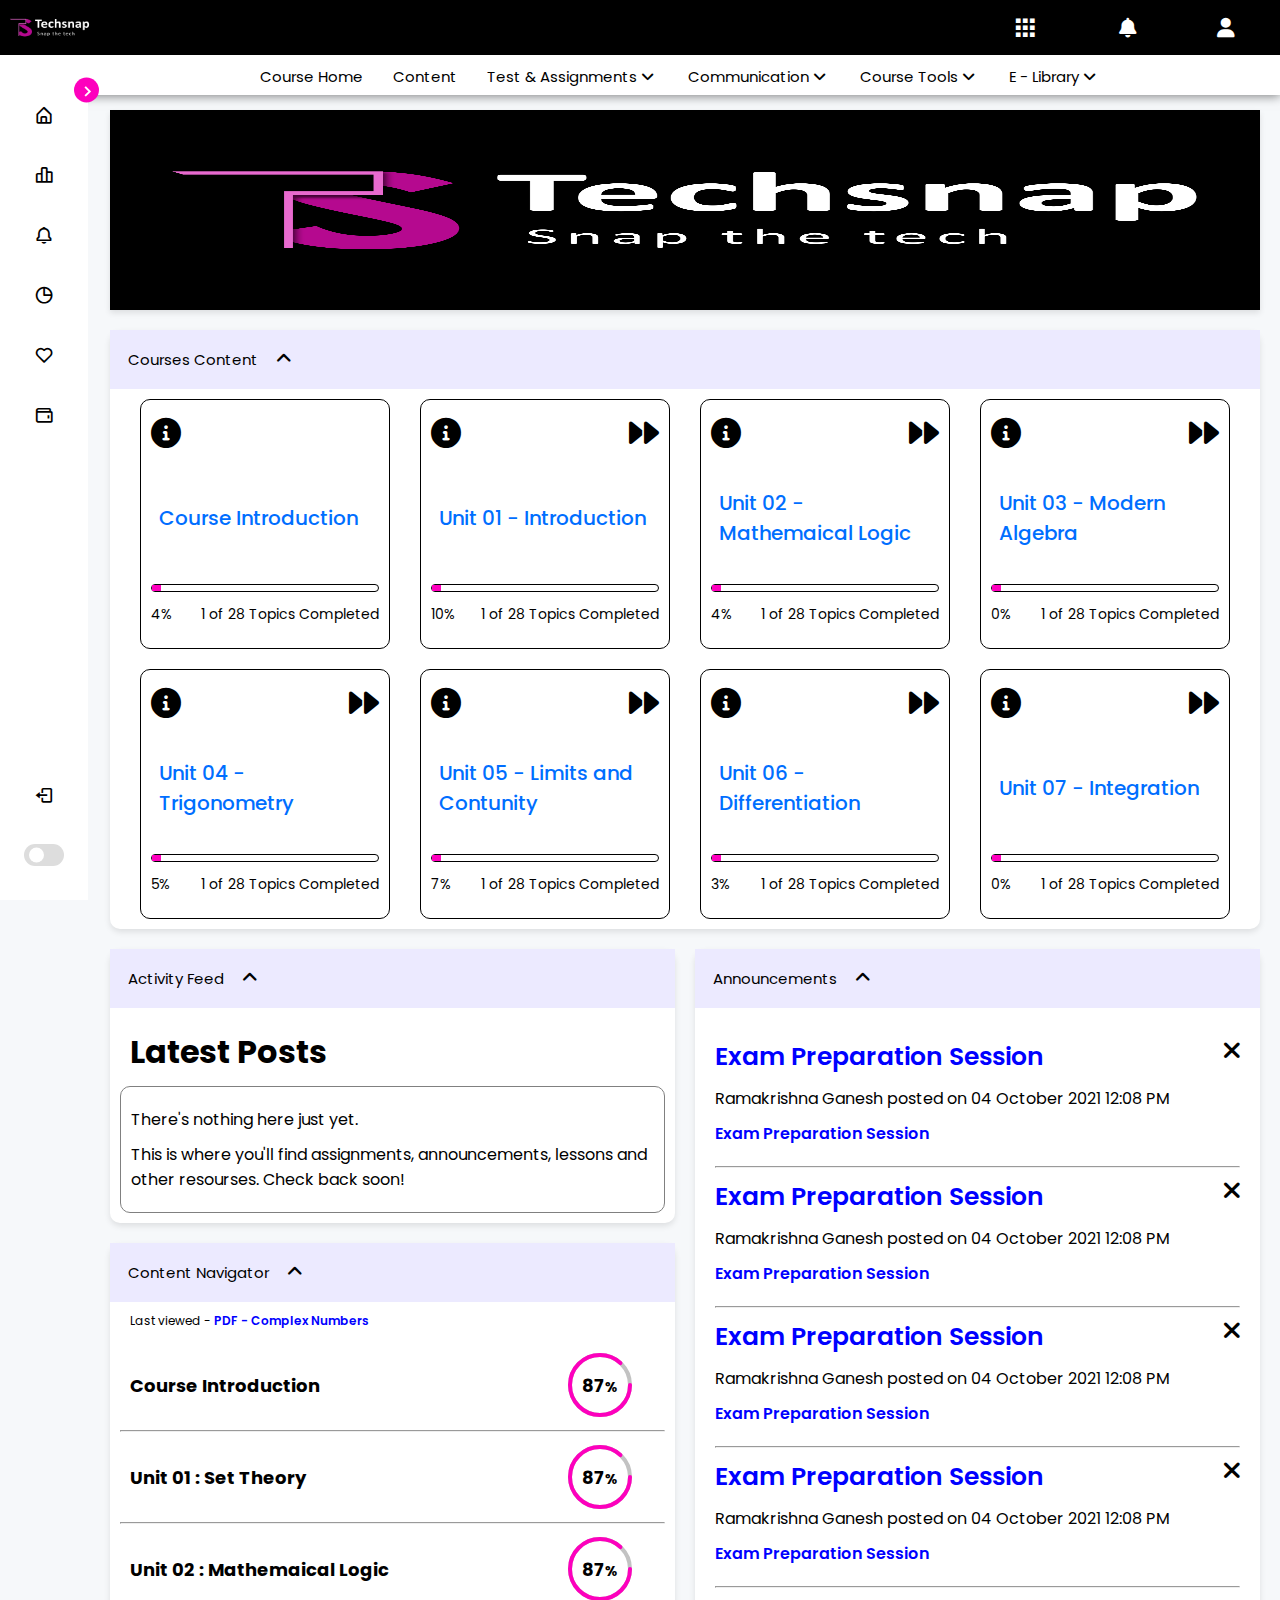
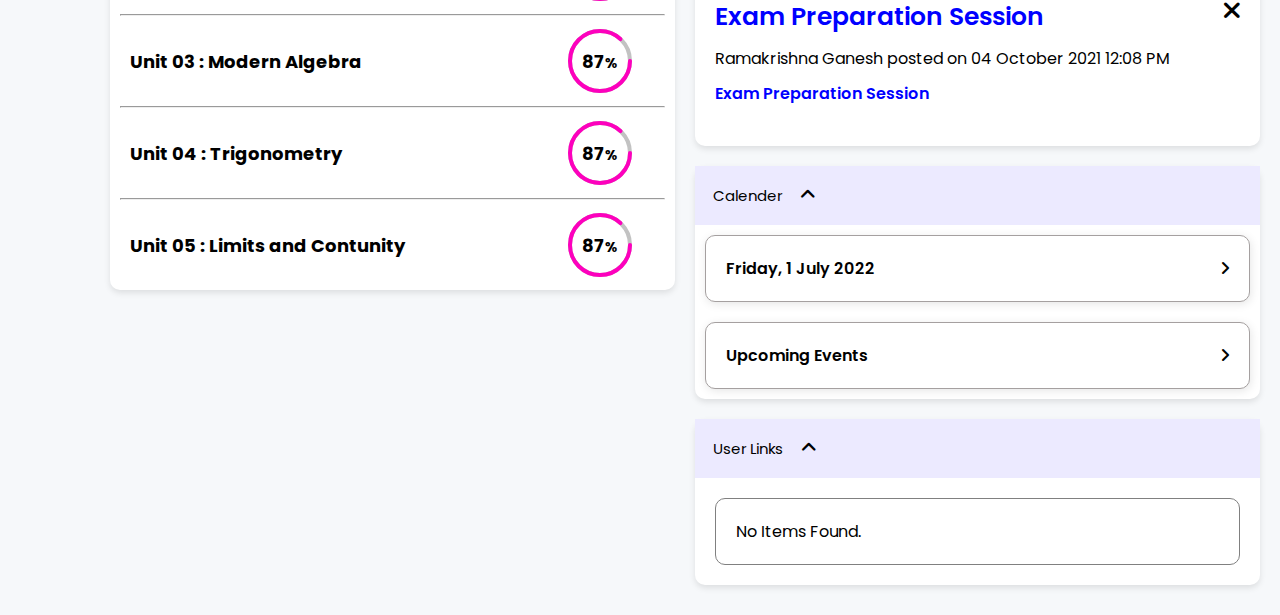
==== course_detail.html @ 2fda3a49 "added new files" ====
<!DOCTYPE html>
<html lang="en">
<head>
    <meta charset="UTF-8">
    <meta http-equiv="X-UA-Compatible" content="IE=edge">
    <meta name="viewport" content="width=device-width, initial-scale=1.0">
    <title>Course Detail Page</title>
    <link rel="stylesheet" href="css/course_detail.css">
    <link rel="stylesheet" href="css/course_detail_style.css">

    <!----===== Boxicons CSS ===== -->
    <link href='https://unpkg.com/boxicons@2.1.1/css/boxicons.min.css' rel='stylesheet'>
</head>
<body>
    <header class="header">
        <div class="first-header">
            <div class="left-header">
                <div class="menu-toggle" id="mobile-menu">
                    <span class="bar"></span>
                    <span class="bar"></span>
                    <span class="bar"></span>
                </div>

                <img id="logo" src="images/logo.png">
            </div>

            <div class="right-header">
                <div class="all-apps-container">
                    <i class='bx bxs-grid'></i>
                </div>

                <div class="notification-container">
                    <div class="notification_icon">
                        <i id="notify" class="fas fa-bell"></i>
                    </div>
                    <div class="dropdown">
                        <div class="notify_item">
                            <div class="notify_img">
                                <img src="images/User.png" alt="profile_pic" style="width: 50px">
                            </div>
                            <div class="notify_info">
                                <p>You have submitted your assignment submission for<span>Assignment-1 (21.06.2022)</span></p>
                                <span class="notify_time">10 minutes ago</span>
                            </div>
                        </div>
                        <div class="notify_item">
                            <div class="notify_img">
                                <img src="images/User.png" alt="profile_pic" style="width: 50px">
                            </div>
                            <div class="notify_info">
                                <p>You have submitted your assignment submission for<span>Assignment-1 (21.06.2022)</span></p>
                                <span class="notify_time">10 minutes ago</span>
                            </div>
                        </div>
                    </div>
                </div>

                <div class="profile-container">
                    <i id="profile" class="fa-solid fa-user"></i>
                    <div class="dropdown-content">
                        <a href="#"><span><i class="fa-solid fa-gauge"></i>Dashboard</span></a>
                        <a href="#"><span><i class="fa-solid fa-table"></i>Grades</span></a>
                        <a href="#"><span><i class="fa-solid fa-comment"></i>Messages</span></a>
                        <a href="#"><span><i class="fa-solid fa-wrench"></i>Preferences</span></a>
                        <a href="#"><span><i class="fa-solid fa-arrow-right-from-bracket"></i>Logout</span></a>
                      </div>
                </div>
            </div>
        </div>

        <div class="second-header">
            <nav class="nav-bar">
                <ul class="navigation">
                    <li><a href="#" class="first">Course Home</a></li>
                    <li><a href="https://vincenzo5k.github.io/TechSnap-Course-Learning-Page/" target="_blank">Content</a></li>
                    <li><a href="#">Test & Assignments<span><i class="fa-solid fa-angle-down"></i></span></a>

                    <!--  -->
                    <ul>
                        <li><a href="#">Link-1</a></li>
                        <li><a href="#">Link-2</a></li>
                        <li><a href="#">Sub-Drop Down <span><i class="fa-solid fa-angle-right"></i></span></a>
                            <ul>
                                <li><a href="#">Link-1</a></li>
                                <li><a href="#">Link-2</a></li>
                                <li><a href="#">Link-3</a></li>
                                <li><a href="#">Link-4</a></li>
                            </ul>
                        </li>
                    </ul>
                    <!--  -->

                    </li>
                    <li><a href="#">Communication<span><i class="fa-solid fa-angle-down"></i></span></a>

                    <!--  -->
                    <ul>
                        <li><a href="#">Link-1</a></li>
                        <li><a href="#">Link-2</a></li>
                        <li><a href="#">Sub-Drop Down <span><i class="fa-solid fa-angle-right"></i></span></a>
                            <ul>
                                <li><a href="#">Link-1</a></li>
                                <li><a href="#">Link-2</a></li>
                                <li><a href="#">Link-3</a></li>
                                <li><a href="#">Link-4</a></li>
                            </ul>
                        </li>
                    </ul>
                    <!--  -->

                    </li>
                    <li><a href="#">Course Tools<span><i class="fa-solid fa-angle-down"></i></span></a>

                    <!--  -->
                    <ul>
                        <li><a href="#">Link-1</a></li>
                        <li><a href="#">Link-2</a></li>
                        <li><a href="#">Sub-Drop Down <span><i class="fa-solid fa-angle-right"></i></span></a>
                            <ul>
                                <li><a href="#">Link-1</a></li>
                                <li><a href="#">Link-2</a></li>
                                <li><a href="#">Link-3</a></li>
                                <li><a href="#">Link-4</a></li>
                            </ul>
                        </li>
                    </ul>
                    <!--  -->

                    </li>
                    <li><a href="#">E - Library<span><i class="fa-solid fa-angle-down"></i></span></a>

                    <!--  -->
                    <ul>
                        <li><a href="#">Link-1</a></li>
                        <li><a href="#">Link-2</a></li>
                        <li><a href="#">Sub-Drop Down <span><i class="fa-solid fa-angle-right"></i></span></a>
                            <ul>
                                <li><a href="#">Link-1</a></li>
                                <li><a href="#">Link-2</a></li>
                                <li><a href="#">Link-3</a></li>
                                <li><a href="#">Link-4</a></li>
                            </ul>
                        </li>
                    </ul>
                    <!--  -->

                    </li>
                </ul>
            </nav>
        </div>
    </header>

    <div class="content-container">
        <nav class="sidebar close">
            <header>
                <i class='bx bx-chevron-right toggle'></i>
            </header>

            <div class="menu-bar">
                <div class="menu">



                    <ul class="menu-links">
                        <li class="nav-link">
                            <a href="#">
                                <i class='bx bx-home-alt icon' ></i>
                                <span class="text nav-text">Dashboard</span>
                            </a>
                        </li>

                        <li class="nav-link">
                            <a href="#">
                                <i class='bx bx-bar-chart-alt-2 icon' ></i>
                                <span class="text nav-text">All courses</span>
                            </a>


                        </li>

                        <li class="nav-link">
                            <a href="#">
                                <i class='bx bx-bell icon'></i>
                                <span class="text nav-text">Calender</span>
                            </a>
                        </li>

                        <li class="nav-link">
                            <a href="#">
                                <i class='bx bx-pie-chart-alt icon' ></i>
                                <span class="text nav-text">Notifications</span>
                            </a>
                        </li>

                        <li class="nav-link">
                            <a href="#">
                                <i class='bx bx-heart icon' ></i>
                                <span class="text nav-text">Your Files</span>
                            </a>
                        </li>

                        <li class="nav-link">
                            <a href="#">
                                <i class='bx bx-wallet icon' ></i>
                                <span class="text nav-text">Events</span>
                            </a>
                        </li>

                    </ul>
                </div>

                <div class="bottom-content">
                    <li class="">
                        <a href="#">
                            <i class='bx bx-log-out icon' ></i>
                            <span class="text nav-text">Logout</span>
                        </a>
                    </li>

                    <li class="mode">
                        <div class="sun-moon">
                            <i class='bx bx-moon icon moon'></i>
                            <i class='bx bx-sun icon sun'></i>
                        </div>
                        <span class="mode-text text">Dark mode</span>

                        <div class="toggle-switch">
                            <span class="switch"></span>
                        </div>
                    </li>

                </div>
            </div>
        </nav>

        <section class="home">
            <div class="img-banner">
                <img src="images/logo.png" alt="" srcset="">
            </div>

            <div class="main-content">
                <div class="top-content">
                    <div class="course-content-container part">
                        <button type="button" class="collapsible">Courses Content
                            <span><i class="fa-solid fa-angle-down"></i>
                                <i class="fa-solid fa-angle-up"></i></span>
                        </button>
                        <section class="content">
                            <div class="course-list">
                                <div class="course-card">
                                    <div class="row-1">
                                        <i class="fa-solid fa-circle-info"></i>
                                        <i class="fa-solid fa-forward"></i>
                                    </div>
                                    <div class="row-2">
                                        <h2><a href="https://" target="_blank" rel="noopener noreferrer">Course Introduction</a></h2>
                                    </div>
                                    <div class="row-3">
                                        <div class="pro-bar">
                                            <div class="completed"></div>
                                        </div>
                                        <div class="details">
                                            <p><span class="prog-count">4</span>%</p>
                                            <p>1 of 28 Topics Completed</p>
                                        </div>
                                    </div>
                                </div>

                                <div class="course-card">
                                    <div class="row-1">
                                        <i class="fa-solid fa-circle-info"></i>
                                        <i class="fa-solid fa-forward is-active"></i>
                                    </div>
                                    <div class="row-2">
                                        <h2><a href="https://" target="_blank" rel="noopener noreferrer">Unit 01 - Introduction</a></h2>
                                    </div>
                                    <div class="row-3">
                                        <div class="pro-bar">
                                            <div class="completed"></div>
                                        </div>
                                        <div class="details">
                                            <p><span class="prog-count">10</span>%</p>
                                            <p>1 of 28 Topics Completed</p>
                                        </div>
                                    </div>
                                </div>

                                <div class="course-card">
                                    <div class="row-1">
                                        <i class="fa-solid fa-circle-info"></i>
                                        <i class="fa-solid fa-forward is-active"></i>
                                    </div>
                                    <div class="row-2">
                                        <h2><a href="https://" target="_blank" rel="noopener noreferrer">Unit 02 - Mathemaical Logic</a></h2>
                                    </div>
                                    <div class="row-3">
                                        <div class="pro-bar">
                                            <div class="completed"></div>
                                        </div>
                                        <div class="details">
                                            <p><span class="prog-count">4</span>%</p>
                                            <p>1 of 28 Topics Completed</p>
                                        </div>
                                    </div>
                                </div>

                                <div class="course-card">
                                    <div class="row-1">
                                        <i class="fa-solid fa-circle-info"></i>
                                        <i class="fa-solid fa-forward is-active"></i>
                                    </div>
                                    <div class="row-2">
                                        <h2><a href="https://" target="_blank" rel="noopener noreferrer">Unit 03 - Modern Algebra</a></h2>
                                    </div>
                                    <div class="row-3">
                                        <div class="pro-bar">
                                            <div class="completed"></div>
                                        </div>
                                        <div class="details">
                                            <p><span class="prog-count">0</span>%</p>
                                            <p>1 of 28 Topics Completed</p>
                                        </div>
                                    </div>
                                </div>

                                <div class="course-card">
                                    <div class="row-1">
                                        <i class="fa-solid fa-circle-info"></i>
                                        <i class="fa-solid fa-forward is-active"></i>
                                    </div>
                                    <div class="row-2">
                                        <h2><a href="https://" target="_blank" rel="noopener noreferrer">Unit 04 - Trigonometry</a></h2>
                                    </div>
                                    <div class="row-3">
                                        <div class="pro-bar">
                                            <div class="completed"></div>
                                        </div>
                                        <div class="details">
                                            <p><span class="prog-count">5</span>%</p>
                                            <p>1 of 28 Topics Completed</p>
                                        </div>
                                    </div>
                                </div>

                                <div class="course-card">
                                    <div class="row-1">
                                        <i class="fa-solid fa-circle-info"></i>
                                        <i class="fa-solid fa-forward is-active"></i>
                                    </div>
                                    <div class="row-2">
                                        <h2><a href="https://" target="_blank" rel="noopener noreferrer">Unit 05 - Limits and Contunity</a></h2>
                                    </div>
                                    <div class="row-3">
                                        <div class="pro-bar">
                                            <div class="completed"></div>
                                        </div>
                                        <div class="details">
                                            <p><span class="prog-count">7</span>%</p>
                                            <p>1 of 28 Topics Completed</p>
                                        </div>
                                    </div>
                                </div>

                                <div class="course-card">
                                    <div class="row-1">
                                        <i class="fa-solid fa-circle-info"></i>
                                        <i class="fa-solid fa-forward is-active"></i>
                                    </div>
                                    <div class="row-2">
                                        <h2><a href="https://" target="_blank" rel="noopener noreferrer">Unit 06 - Differentiation</a></h2>
                                    </div>
                                    <div class="row-3">
                                        <div class="pro-bar">
                                            <div class="completed"></div>
                                        </div>
                                        <div class="details">
                                            <p><span class="prog-count">3</span>%</p>
                                            <p>1 of 28 Topics Completed</p>
                                        </div>
                                    </div>
                                </div>

                                <div class="course-card">
                                    <div class="row-1">
                                        <i class="fa-solid fa-circle-info"></i>
                                        <i class="fa-solid fa-forward is-active"></i>
                                    </div>
                                    <div class="row-2">
                                        <h2><a href="https://" target="_blank" rel="noopener noreferrer">Unit 07 - Integration</a></h2>
                                    </div>
                                    <div class="row-3">
                                        <div class="pro-bar">
                                            <div class="completed"></div>
                                        </div>
                                        <div class="details">
                                            <p><span class="prog-count">0</span>%</p>
                                            <p>1 of 28 Topics Completed</p>
                                        </div>
                                    </div>
                                </div>
                            </div>
                        </section>
                    </div>
                </div>

                <div class="bottom-content">
                    <div class="leftside-content">
                        <div class="Activity-Feed-container part">
                            <button type="button" class="collapsible">Activity Feed<span><i class="fa-solid fa-angle-down"></i>
                                <i class="fa-solid fa-angle-up"></i></span></button>
                            <div class="content">
                                <h1>Latest Posts</h1>
                                <div class="posts-list">
                                    <div class="post-card">
                                        <p>There's nothing here just yet.</p>
                                        <p>This is where you'll find assignments, announcements, lessons and other resourses. Check back soon!</p>
                                    </div>
                                </div>
                            </div>
                        </div>

                        <div class="Content-Navigator-container part">
                            <button type="button" class="collapsible">Content Navigator <span><i class="fa-solid fa-angle-down"></i>
                                <i class="fa-solid fa-angle-up"></i></span></button>
                            <div class="content">
                                <p>Last viewed - <a href="#">PDF - Complex Numbers</a></p>

                                <div class="topics-list">
                                    <div class="topic-card">
                                        <h1>Course Introduction</h1>

                                        <div class="percent">
                                            <svg>
                                              <circle cx="30" cy="30" r="30"></circle>
                                              <circle cx="30" cy="30" r="30"></circle>
                                            </svg>
                                            <div class="num">
                                              <h2>87<span>%</span></h2>
                                            </div>
                                          </div>
                                    </div>
                                    <hr>

                                    <div class="topic-card">
                                        <h1>Unit 01 : Set Theory</h1>

                                        <div class="percent">
                                            <svg>
                                              <circle cx="30" cy="30" r="30"></circle>
                                              <circle cx="30" cy="30" r="30"></circle>
                                            </svg>
                                            <div class="num">
                                              <h2>87<span>%</span></h2>
                                            </div>
                                          </div>
                                    </div>
                                    <hr>

                                    <div class="topic-card">
                                        <h1>Unit 02 : Mathemaical Logic</h1>

                                        <div class="percent">
                                            <svg>
                                              <circle cx="30" cy="30" r="30"></circle>
                                              <circle cx="30" cy="30" r="30"></circle>
                                            </svg>
                                            <div class="num">
                                              <h2>87<span>%</span></h2>
                                            </div>
                                          </div>
                                    </div>
                                    <hr>

                                    <div class="topic-card">
                                        <h1>Unit 03 : Modern Algebra</h1>

                                        <div class="percent">
                                            <svg>
                                              <circle cx="30" cy="30" r="30"></circle>
                                              <circle cx="30" cy="30" r="30"></circle>
                                            </svg>
                                            <div class="num">
                                              <h2>87<span>%</span></h2>
                                            </div>
                                          </div>
                                    </div>
                                    <hr>

                                    <div class="topic-card">
                                        <h1>Unit 04 : Trigonometry</h1>

                                        <div class="percent">
                                            <svg>
                                              <circle cx="30" cy="30" r="30"></circle>
                                              <circle cx="30" cy="30" r="30"></circle>
                                            </svg>
                                            <div class="num">
                                              <h2>87<span>%</span></h2>
                                            </div>
                                          </div>
                                    </div>
                                    <hr>

                                    <div class="topic-card">
                                        <h1>Unit 05 : Limits and Contunity</h1>

                                        <div class="percent">
                                            <svg>
                                              <circle cx="30" cy="30" r="30"></circle>
                                              <circle cx="30" cy="30" r="30"></circle>
                                            </svg>
                                            <div class="num">
                                              <h2>87<span>%</span></h2>
                                            </div>
                                          </div>
                                    </div>

                                </div>
                            </div>
                        </div>
                    </div>
                    <div class="rightside-content">
                        <div class="Announcements-container part">
                            <button type="button" class="collapsible">Announcements<span><i class="fa-solid fa-angle-down"></i>
                                <i class="fa-solid fa-angle-up"></i></span></button>
                            <div class="content">
                                <div class="link">
                                    <div class="row">
                                        <a href="#">Exam Preparation Session</a>
                                        <i class="fa-solid fa-xmark"></i>
                                    </div>
                                    <p>Ramakrishna Ganesh posted on 04 October 2021 12:08 PM</p>
                                    <a href="#">Exam Preparation Session</a>
                                </div>
                                <hr>

                                <div class="link">
                                    <div class="row">
                                        <a href="#">Exam Preparation Session</a>
                                        <i class="fa-solid fa-xmark"></i>
                                    </div>
                                    <p>Ramakrishna Ganesh posted on 04 October 2021 12:08 PM</p>
                                    <a href="#">Exam Preparation Session</a>
                                </div>
                                <hr>

                                <div class="link">
                                    <div class="row">
                                        <a href="#">Exam Preparation Session</a>
                                        <i class="fa-solid fa-xmark"></i>
                                    </div>
                                    <p>Ramakrishna Ganesh posted on 04 October 2021 12:08 PM</p>
                                    <a href="#">Exam Preparation Session</a>
                                </div>
                                <hr>

                                <div class="link">
                                    <div class="row">
                                        <a href="#">Exam Preparation Session</a>
                                        <i class="fa-solid fa-xmark"></i>
                                    </div>
                                    <p>Ramakrishna Ganesh posted on 04 October 2021 12:08 PM</p>
                                    <a href="#">Exam Preparation Session</a>
                                </div>
                                <hr>

                                <div class="link">
                                    <div class="row">
                                        <a href="#">Exam Preparation Session</a>
                                        <i class="fa-solid fa-xmark"></i>
                                    </div>
                                    <p>Ramakrishna Ganesh posted on 04 October 2021 12:08 PM</p>
                                    <a href="#">Exam Preparation Session</a>
                                </div>

                                </div>
                            </div>

                        <div class="calender-container part">
                            <button type="button" class="collapsible">Calender<span><i class="fa-solid fa-angle-down"></i>
                                <i class="fa-solid fa-angle-up"></i></span></button>
                            <div class="content">
                                <div class="btn-events">
                                    <button class="events">Friday, 1 July 2022 <span><i class="fa-solid fa-angle-right"></i></span></button>

                                    <button class="events">Upcoming Events <span><i class="fa-solid fa-angle-right"></i></span></button>
                                </div>
                            </div>
                        </div>

                        <div class="User-Links-container part">
                            <button type="button" class="collapsible">User Links <span><i class="fa-solid fa-angle-down"></i>
                                <i class="fa-solid fa-angle-up"></i></span></button>
                            <div class="content">
                                <div class="link">
                                    <p>No Items Found.</p>
                                </div>
                            </div>
                        </div>
                    </div>
                </div>
            </div>
        </section>
    </div>

    <script src="js/app.js"></script>
    <script src="js/course_detail.js"></script>
</body>
</html>
---- css/course_detail_style.css ----
/* Google Font Import - Poppins */
@import url('https://fonts.googleapis.com/css2?family=Poppins:wght@300;400;500;600;700&display=swap');

* {
    margin: 0;
    padding: 0;
    box-sizing: border-box;
    font-family: 'Poppins', sans-serif;
}

/* width */
::-webkit-scrollbar {
    width: 5px;
    height: 4px;
}

/* Track */
::-webkit-scrollbar-track {
    box-shadow: inset 0 0 5px grey;
    border-radius: 10px;
}

/* Handle */
::-webkit-scrollbar-thumb {
    background: var(--primary-color);
    border-radius: 10px;
}

:root {
    /* ===== Colors ===== */
    --body-color:rgb(246,248,250);
    --sidebar-color: #FFF;
    --primary-color: #fd00bd;
    --primary-color-light: white;
    --toggle-color: #DDD;
    --text-color: #000000;
    --banner-heading:#eceaff;

    /* ====== Transition ====== */
    --tran-02: all 0.2s ease;
    --tran-03: all 0.3s ease;
    --tran-04: all 0.3s ease;
    --tran-05: all 0.3s ease;
}

body {
    background-color: var(--body-color);
    transition: var(--tran-05);
}

a {
    text-decoration: none;
    color: inherit;
}

.first-header {
    display: block;
    position: fixed;
    background: black;
    height: 55px;
    width: 100%;
    padding: 5px;
    /* box-shadow: 0px 1px 10px 0px rgba(0, 0, 0, 0.5); */
    display: flex;
    justify-content: space-between;
    z-index: 10;
}


.left-header {
    display: flex;
    flex-basis: 20%;
}

.menu-toggle .bar {
    width: 25px;
    height: 3px;
    margin: 5px auto;
    transition: all 0.3s ease-in-out;
    background: gray;
}

#logo {
    width: 35%;
}

.right-header {
    flex-basis: 10%;

    color: white;
    display: flex;
    justify-content: center;
    align-items: center;
}

.right-header i {
    cursor: pointer;
    padding: 5px 10px;
    font-size: 20px;
    margin: 0 30px;
}

.right-header i:hover {
    color: var(--primary-color);
}

.right-header .bx {
    font-size: 28px;
}

.leftside-bar {
    align-self: flex-start;
    border-radius: 10px;
    width: 10%;
    min-height: 100vh;
}

/* Second header */
.second-header {
    display: block;
    position: fixed;
    background: var(--sidebar-color);
    height: 40px;
    width: 100%;
    padding: 5px 20px 0px 100px;
    box-shadow: 0px 1px 10px 0px rgba(0, 0, 0, 0.5);
    z-index: 4;
    margin-top: 55px;
}

.second-header .nav-bar {
    display: block;
    height: 100%;
    width: 100%;
}

.second-header .nav-bar .navigation {
    width: 100%;
    margin: auto;
    position: relative;
    display: flex;
    justify-content: center;
    overflow: hidden;
}

.second-header .nav-bar .navigation li {
    display:inline;
    font-size: 15px;
    margin:0;
    padding:0;
    float:left;
    position: relative;
}

.second-header .nav-bar .navigation li a {
    padding: 5px 15px;
    color: var(--text-color);
    text-decoration:none;
    display:inline-block;
    white-space: nowrap;
    background: var(--sidebar-color);

    -webkit-transition:color 0.2s linear, background 0.2s linear;
    -moz-transition:color 0.2s linear, background 0.2s linear;
    -o-transition:color 0.2s linear, background 0.2s linear;
    transition:color 0.2s linear, background 0.2s linear;
}

.second-header .nav-bar .navigation li a span {
    margin: 0 5px;
}

.second-header .nav-bar .navigation li a:hover {
    color:var(--primary-color);
}

.second-header .nav-bar .navigation li:hover > ul {
    visibility:visible;
    opacity:1;
}

.second-header .nav-bar .navigation li:hover > a span i {
    transform: rotate(180deg);
    transition: var(--tran-05);
}

.second-header .nav-bar .navigation ul,
.second-header .nav-bar .navigation ul li ul {
    list-style: none;
    margin: 0;
    padding: 0;
/*the next 2 styles are very important,
being the ones which make the drop-down to stay hidden */
    visibility:hidden;
    opacity:0;
    position: absolute;
    z-index: 20;
    width: 170px;
    border-radius: 5px;
    background: var(--sidebar-color);
    box-shadow: 0px 1px 5px 0px var(--primary-color);
/* css3 transitions for smooth hover effect */
    -webkit-transition:opacity 0.2s linear, visibility 0.2s linear;
    -moz-transition:opacity 0.2s linear, visibility 0.2s linear;
    -o-transition:opacity 0.2s linear, visibility 0.2s linear;
    transition:opacity 0.2s linear, visibility 0.2s linear;
}

.second-header .nav-bar .navigation ul {
    position: fixed;
}


.second-header .nav-bar .navigation ul li ul {
    top: 0;
    left: 171px; /* strong related to width:180px; from above */
}

.second-header .nav-bar .navigation ul li {
    clear:both;
    width:100%;
}

.second-header .nav-bar .navigation ul li a {
    background:none;
    padding: 5px 15px;
    color: var(--text-color);
    text-decoration:none;
    display: inline-block;
    border: 0 none;
    clear:both;
    width: 150px;
}

/* Profile Drop-down */

.right-header .profile-container {
    position: relative;
    display: inline-block;
}

.right-header .profile-container .dropdown-content {
    display: none;
    position: absolute;
    width: max-content;
    margin-top: 20px;
    left: -65px;
    transition: var(--tran-05);
    background-color: var(--sidebar-color);
    border-radius: 10px;
    box-shadow: 0px 1px 5px 0px var(--primary-color);
}

.right-header .profile-container .dropdown-content a {
    color: var(--text-color);
    padding: 10px;
    text-decoration: none;
    border-radius: 10px;
    display: block;
}

.right-header .profile-container .dropdown-content a span i {
    padding: 0;
    margin: 0 15px 0 10px;
}

.right-header .profile-container .dropdown-content a:hover {
    background-color: var(--primary-color);
    color: white;
}

.right-header .profile-container .dropdown-content.active {
    display: block;
}

/* Notifications */

.right-header .notification-container .dropdown {
    width: 250px;
    height: auto;
    background: var(--sidebar-color);
    border-radius: 5px;
    box-shadow: 0px 1px 5px 0px var(--primary-color);
    padding: 10px;
    color: var(--text-color);
    right: 26px;
    transition: var(--tran-05);
    margin-top: 20px;
    position: absolute;
    display: none;
}

.right-header .notification-container .dropdown .notify_item {
    display: flex;
    align-items: center;
    padding: 10px 0;
    border-bottom: 1px solid #dbdaff;
}

.right-header .notification-container .dropdown .notify_item:last-child {
    border-bottom: 0px;
}

.right-header .notification-container .dropdown .notify_item .notify_img img {
    background-color: #18191a;
    border-radius: 50%;
    margin-right: 15px;
}

.right-header .notification-container .dropdown .notify_item .notify_info p span {
    color: blue;
    margin-left: 5px;
}

.right-header .notification-container .dropdown .notify_item .notify_info {
    font-size: 13px;
}

.right-header .notification-container .dropdown .notify_item .notify_info .notify_time {
    color: var(--primary-color);
    font-size: 12px;
}

.right-header .notification-container .dropdown:before {
    content: "";
    position: absolute;
    top: -30px;
    left: 50%;
    transform: translateX(-50%);
    border: 15px solid;
    border-color: transparent transparent var(--primary-color) transparent;
}

.right-header .notification-container .dropdown.active {
    display: block;
}

/* leftside bar */
.content-container {
    display: flex;
    max-width: 1350px;
    margin: auto;
    min-height: 100vh;
    background-color: var(--body-color);
    transition: var(--tran-05);
}

::selection {
    background-color: var(--primary-color);
    color: #fff;
}

.content-container.dark {
    --body-color: #18191a;
    --sidebar-color: #242526;
    /* --primary-color: #3a3b3c; */
    --primary-color-light: #3a3b3c;
    --toggle-color: #fff;
    --text-color: #ccc;
}

body.dark {
    --body-color: #18191a;
    --sidebar-color: #242526;
    --text-color: #ccc;
}

/* ===== Sidebar ===== */
.sidebar {
    position: fixed;
    top: 0;
    left: 0;
    height: 100%;
    width: 250px;
    padding: 70px 14px 10px 14px;
    background: var(--sidebar-color);
    transition: var(--tran-05);
    z-index: 5;
}

.sidebar.close {
    width: 88px;
}

/* ===== Reusable code - Here ===== */
.sidebar li {
    height: 50px;
    list-style: none;
    display: flex;
    align-items: center;
    margin-top: 10px;
}

.sidebar header .image,
.sidebar .icon {
    min-width: 60px;
    border-radius: 6px;
}

.sidebar .icon {
    min-width: 60px;
    border-radius: 6px;
    height: 100%;
    display: flex;
    align-items: center;
    justify-content: center;
    font-size: 20px;
}

.sidebar .text,
.sidebar .icon {
    color: var(--text-color);
    transition: var(--tran-03);
}

.sidebar .text {
    font-size: 17px;
    font-weight: 500;
    white-space: nowrap;
    opacity: 1;
}

.sidebar.close .text {
    opacity: 0;
}

/* =========================== */

.sidebar header {
    position: relative;
}

.sidebar header .image-text {
    display: flex;
    align-items: center;
}

.sidebar header .logo-text {
    display: flex;
    flex-direction: column;
}

header .image-text .name {
    margin-top: 2px;
    font-size: 18px;
    font-weight: 600;
}

header .image-text .profession {
    font-size: 16px;
    margin-top: -2px;
    display: block;
}

.sidebar header .image {
    display: flex;
    align-items: center;
    justify-content: center;
}

.sidebar header .image img {
    width: 40px;
    border-radius: 6px;
}

.sidebar.clicked header .toggle {
    position: absolute;
    top: 50%;
    right: -25px;
    transform: translateY(30%) rotate(180deg);
    height: 25px;
    width: 25px;
    background-color: var(--primary-color);
    color: var(--sidebar-color);
    border-radius: 50%;
    display: flex;
    align-items: center;
    justify-content: center;
    font-size: 22px;
    cursor: pointer;
    transition: var(--tran-05);
}

.sidebar header .toggle {
    position: absolute;
    top: 50%;
    right: -25px;
    height: 25px;
    width: 25px;
    background-color: var(--primary-color);
    color: var(--sidebar-color);
    border-radius: 50%;
    display: flex;
    align-items: center;
    justify-content: center;
    font-size: 22px;
    cursor: pointer;
    transition: var(--tran-05);
}

.content-container.dark .sidebar header .toggle {
    color: var(--text-color);
}

.sidebar.close .toggle {
    transform: translateY(30%) rotate(0deg);
}

.sidebar .menu {
    margin-top: 10px;
}

.sidebar li.search-box {
    border-radius: 6px;
    background-color: var(--primary-color-light);
    cursor: pointer;
    transition: var(--tran-05);
}

.sidebar li.search-box input {
    height: 100%;
    width: 100%;
    outline: none;
    border: none;
    background-color: var(--primary-color-light);
    color: var(--text-color);
    border-radius: 6px;
    font-size: 17px;
    font-weight: 500;
    transition: var(--tran-05);
}

.sidebar li a {
    list-style: none;
    height: 100%;
    background-color: transparent;
    display: flex;
    align-items: center;
    height: 100%;
    width: 100%;
    border-radius: 6px;
    text-decoration: none;
    transition: var(--tran-03);
}

.sidebar li a:hover {
    background-color: var(--primary-color);
}

.sidebar li a:hover .icon,
.sidebar li a:hover .text {
    color: var(--sidebar-color);
}

.content-container.dark .sidebar li a:hover .icon,
.content-container.dark .sidebar li a:hover .text {
    color: var(--text-color);
}

.sidebar .menu-bar {
    height: calc(100% - 10px);
    display: flex;
    flex-direction: column;
    justify-content: space-between;
    overflow-y: scroll;
}

.menu-bar::-webkit-scrollbar {
    display: none;
}

.sidebar .menu-bar .mode {
    border-radius: 6px;
    background-color: var(--primary-color-light);
    position: relative;
    transition: var(--tran-05);
}

.menu-bar .mode .sun-moon {
    height: 50px;
    width: 60px;
}

.mode .sun-moon i {
    position: absolute;
}

.mode .sun-moon i.sun {
    opacity: 0;
}

.content-container.dark .mode .sun-moon i.sun {
    opacity: 1;
}

.content-container.dark .mode .sun-moon i.moon {
    opacity: 0;
}

.menu-bar .bottom-content .toggle-switch {
    position: absolute;
    right: 0;
    height: 100%;
    min-width: 60px;
    display: flex;
    align-items: center;
    justify-content: center;
    border-radius: 6px;
    cursor: pointer;
}

.toggle-switch .switch {
    position: relative;
    height: 22px;
    width: 40px;
    border-radius: 25px;
    background-color: var(--toggle-color);
    transition: var(--tran-05);
}

.switch::before {
    content: '';
    position: absolute;
    height: 15px;
    width: 15px;
    border-radius: 50%;
    top: 50%;
    left: 5px;
    transform: translateY(-50%);
    background-color: var(--sidebar-color);
    transition: var(--tran-04);
}

.content-container.dark .switch::before {
    left: 20px;
}

.home {
    position: relative;
    top: 0;
    padding: 110px 20px 30px;
    left: 250px;
    width: calc(100% - 250px);
    background-color: var(--body-color);
    transition: var(--tran-05);
}

.sidebar.close~.home {
    left: 90px;
    width: calc(100% - 90px);
}

.content-container.dark .home .text {
    color: var(--text-color);
}


/* Home section */

.home {
    display: flex;
    flex-direction: column;
}

/* Main-content */
.main-content {
    width: 100%;
    display: flex;
    flex-direction: column;
    margin-top: 20px;
}

/* .main-content -> top-content  */

.main-content .top-content {
    display: flex;
    flex-direction: column;
    margin-bottom: 10px;
}

/* .main-content -> bottom-content  */

.main-content .bottom-content {
    display: grid;
    margin-top: 10px;
    grid-template-columns: 50% 50%;
}

.main-content .bottom-content .leftside-content {
    margin-right: 10px;
    display: flex;
    flex-direction: column;
    gap: 20px;
}

.main-content .bottom-content .rightside-content {
    margin-left: 10px;
    display: flex;
    flex-direction: column;
    gap: 20px;
}

/*  */
.img-banner {
    background-color: black;
    width: 100%;
    height: 200px;
    box-shadow: 0px 3px 6px 0px rgb(0 0 0 / 10%);
}

.img-banner img {
    display: block;
    width: 100%;
    height: 100%;
}

.main-content .part {
    background-color: var(--primary-color-light);
    border-radius: 10px;
    box-shadow: 0px 3px 6px 0px rgb(0 0 0 / 10%);
}

/* collapsable cards */
.main-content .collapsible {
    background: var(--banner-heading);
    color: var(--text-color);
    cursor: pointer;
    padding: 18px;
    width: 100%;
    border: none;
    text-align: left;
    outline: none;
    font-size: 15px;
}



.main-content .content {
    width: 100%;
    display: block;
    padding: 0px 10px;
    color: var(--text-color);
    overflow: hidden;
    transition: max-height 0.2s ease-out;
}

.main-content .collapsible span i {
    font-size: 18px;
    color: black;
    margin-left: 15px;
}

.main-content .collapsible span .fa-angle-down {
    display: none;
}

.main-content .collapsible span .fa-angle-up {
    display: inline;
}

.main-content .content .course-list {
    display: flex;
    flex-direction: row;
    flex-wrap: wrap;
    align-items: center;
    justify-content: space-evenly;
}

.main-content .content .course-list .course-card {
    width: 250px;
    height: 250px;
    margin: 10px;
    padding: 10px;
    background-color: var(--sidebar-color);
    border-radius: 10px;
    /* box-shadow: 0px 2px 10px 0px rgb(0 0 0 / 30%); */
    border: 1px solid var(--text-color);
    display: flex;
    flex-direction: column;
}

.main-content .content .course-list .course-card .row-1 {
    display: flex;
    height: 20%;
    align-items: flex-start;
    align-items: center;
    justify-content: space-between;
    font-size: 30px;
}

.main-content .content .course-list .course-card .row-1 i.fa-forward {
    display: none;
}

.main-content .content .course-list .course-card .row-1 i.fa-forward.is-active {
    display: block;
}

.main-content .content .course-list .course-card .row-2 {
    display: block;
    margin: auto 0;
    text-align: left;
}

.main-content .content .course-list .course-card .row-2 h2 {
    margin: auto 8px;
    font-size: 20px;
    color: rgb(0, 110, 255);
    font-weight: 500;
}

.main-content .content .course-list .course-card .row-3 {
    display: flex;
    flex-direction: column;
    height: 25%;
    justify-content: space-evenly;
}

.main-content .content .course-list .course-card .row-3 .pro-bar {
    width: 100%;
    height: 8px;
    border-radius: 10px;
    border: 1px solid var(--text-color);
}

.main-content .content .course-list .course-card .row-3 .pro-bar .completed {
    height: 100%;
    width: 4%;
    background-color: var(--primary-color);
}

.main-content .content .course-list .course-card .row-3 .details {
    display: flex;
    justify-content: space-between;
}

.main-content .content .course-list .course-card .row-3 .details p {
    margin: 10px 0;
    font-size: 14px;
}

.bottom-content a {
    color: blue;
    font-weight: 600;
}

.bottom-content a:hover {
    color: var(--primary-color);
}

.bottom-content .Activity-Feed-container .content {
    display: block;
    padding: 10px;
}

.bottom-content .Activity-Feed-container .content h1 {
    margin: 10px;
    color: var(--text-color);
}

.bottom-content .Activity-Feed-container .content .posts-list {
    display: flex;
    flex-direction: column;
}

.bottom-content .Activity-Feed-container .content .posts-list .post-card {
    border-radius: 10px;
    padding: 10px;
    background-color: var(--sidebar-color);
    border: 1px solid gray;
}

.bottom-content .Activity-Feed-container .content .posts-list .post-card p {
    margin: 10px 0;
}

.bottom-content .calender-container .content .btn-events {
    display: flex;
    flex-direction: column;
}

.bottom-content .calender-container .content .btn-events button {
    padding: 20px;
    margin: 10px 0;
    cursor: pointer;
    font-size: medium;
    color: var(--text-color);
    background-color: var(--primary-color-light);
    font-weight: 600;
    box-shadow: 1px 2px 10px 0px rgb(0 0 0 / 10%);
    border: 1px solid rgb(165, 160, 160);
    border-radius: 10px;
    display: flex;
    align-items: center;
    justify-content: space-between;
}

.bottom-content .calender-container .content .btn-events button:hover {
    background-color: var(--primary-color);
    color: white;
}

.bottom-content .rightside-content .Announcements-container .content {
    display: flex;
    flex-direction: column;
    padding: 20px;
}

.bottom-content .rightside-content .Announcements-container .content .link {
    display: flex;
    flex-direction: column;

}

.bottom-content .rightside-content .Announcements-container .content .link .row {
    display: flex;
    justify-content: space-between;
    font-size: 25px;
    margin-top: 10px;
}

.bottom-content .rightside-content .Announcements-container .content .link .row a {
    margin: 0;
}

.bottom-content .rightside-content .Announcements-container .content .link p {
    margin: 10px 0;
}

.bottom-content .rightside-content .Announcements-container .content .link a {
    margin-bottom: 20px;
}

.bottom-content .rightside-content .User-Links-container .content {
    display: flex;
    flex-direction: column;
    padding: 20px;
}

.bottom-content .rightside-content .User-Links-container .content .link {
    border: 1px solid gray;
    border-radius: 10px;
    padding: 20px;
    background-color: var(--sidebar-color);
}

.bottom-content .leftside-content .Content-Navigator-container .content {
    display: flex;
    flex-direction: column;
}

.bottom-content .leftside-content .Content-Navigator-container .content .topics-list {
    display: flex;
    flex-direction: column;
}

.bottom-content .leftside-content .Content-Navigator-container .content .topics-list .topic-card {
    display: flex;
    justify-content: space-between;
    padding: 10px;
    align-items: center;
}

.bottom-content .leftside-content .Content-Navigator-container .content p {
    font-size: 12px;
    margin: 10px;
}

.bottom-content .leftside-content .Content-Navigator-container .content .topics-list .topic-card h1 {
    font-size: 18px;
}


/* Circular Progress Bar */

.bottom-content .leftside-content .Content-Navigator-container .content .topics-list .topic-card .percent {
    position: relative;
    width: 70px;
    height: 70px;
    margin: 0 20px;
}

.bottom-content .leftside-content .Content-Navigator-container .content .topics-list .topic-card .percent svg {
    width: 70px;
    height: 70px;
    position: relative;
}

.bottom-content .leftside-content .Content-Navigator-container .content .topics-list .topic-card .percent svg circle {
    width: 70px;
    height: 70px;
    fill: none;
    stroke-width: 4;
    transform: translate(5px, 5px);
    stroke-dasharray: 188;
    stroke-dashoffset: 188;
    stroke-linecap: round;
}

.bottom-content .leftside-content .Content-Navigator-container .content .topics-list .topic-card .percent svg circle:nth-child(1) {
    stroke-dashoffset: 0;
    stroke: rgb(194, 194, 194);
}

.bottom-content .leftside-content .Content-Navigator-container .content .topics-list .topic-card .percent svg circle:nth-child(2) {
    stroke-dashoffset: calc(188 - (188 * 87) / 100);
    stroke: var(--primary-color);
}

.bottom-content .leftside-content .Content-Navigator-container .content .topics-list .topic-card .percent .num {
    top: 0;
    left: 0;
    width: 100%;
    height: 100%;
    display: flex;
    justify-content: center;
    align-items: center;
    position: absolute;
    color: var(--text-color);
}

.bottom-content .leftside-content .Content-Navigator-container .content .topics-list .topic-card .percent .num h2 {
    font-size: 18px;
}

.bottom-content .leftside-content .Content-Navigator-container .content .topics-list .topic-card .percent .num h2 span {
    font-size: 14px;
}

/* Mobile Responsive */

@media screen and (max-width: 1000px) {
    .second-header .nav-bar .navigation {
        overflow-x: scroll;
        justify-content: flex-start;
    }
}

@media screen and (max-width: 800px) {

    /* width */
    ::-webkit-scrollbar {
        width: 5px;
        height: 3px;
    }

    #mobile-menu {
        margin: auto 20px;
    }

    .menu-toggle .bar {
        display: block;
        cursor: pointer;
    }

    .menu-toggle:hover {
        cursor: pointer;
    }

    #mobile-menu.is-active .bar:nth-child(2) {
        opacity: 0;
    }

    #mobile-menu.is-active .bar:nth-child(1) {
        transform: translateY(8px) rotate(45deg);
    }

    #mobile-menu.is-active .bar:nth-child(3) {
        transform: translateY(-8px) rotate(-45deg);
    }

    #logo {
        width: 80%;
    }

    .main-content .collapsible {
        font-size: 12px;
    }

    .main-content .content li a {
        font-size: 14px;
    }

    .main-content .content .tab-content .course-card {
        width: 45%;
    }

    .main-content .content .tab-content .course-card .details {
        padding: 10px;
    }

    .main-content .content .tab-content .course-card .details a {
        font-size: 12px;
    }

    .main-content .content .tab-content .course-card .details p {
        font-size: 12px;
        margin: 5px 0 5px 0;
    }

    .bottom-content .guest-lecture-link-container .content p {
        font-size: 12px;
    }

    .bottom-content .calender-container .content .btn-events button {
        font-size: 14px;
        padding: 10px;
        margin: 5px 0;
    }

    .bottom-content .expert-speak-recording-container .content p {
        font-size: 12px;
        padding: 5px;
    }

    .announcment-container .content .banner h1 {
        font-size: 18px;
    }

    .announcment-container .content .banner p {
        font-size: small;
    }

    .announcment-container .content .banner hr {
        margin: 10px;
    }

    /* Home section disabling */
    .home.disable {
        filter: blur(5px);
        -webkit-filter: blur(5px);
        position: fixed;
    }

    /* sidebar */
    .sidebar header {
        display: none;
    }

    .sidebar {
        padding: 40px 14px 10px 10px;
    }

    .sidebar.close {
        width: 0;
        padding: 40px 0 10px 0;
    }

    .sidebar.close~.home {
        left: 0;
        width: 100%;
    }

    .sidebar {
        width: 200px;
    }

    .home {
        left: 0;
        width: 100%;
    }

    .sidebar li {
        height: 45px;
        font-size: 10px;
    }

    .sidebar li.search-box input {
        font-size: 16px;
    }

    .sidebar .icon {
        min-width: 50px;
    }

    .sidebar .text {
        font-size: 15px;
    }

    .menu-bar .mode .sun-moon {
        width: 45px;
    }

    .menu-bar .mode .mode-text {
        font-size: 10px;
    }

    .menu-bar .bottom-content .toggle-switch {
        min-width: 50px;
    }

    .toggle-switch .switch {
        height: 17px;
        width: 35px;
    }

    .header {
        height: 50px;
    }

    .home {
        padding: 65px 20px 30px;
    }

    .img-banner {
        height: 150px;
    }

    .right-header i {
        padding: 5px 20px;
    }

    .right-header .profile-container .dropdown-content {
        left: -45px;
    }

    .right-header .notification-container .dropdown {
        right: 56px;
    }

    .bottom-content .rightside-content .Announcements-container .content .link .row {
        font-size: 20px;
    }
    .bottom-content .rightside-content .Announcements-container .content .link p {
        font-size: 10px;
    }

    .bottom-content .Activity-Feed-container .content h1 {
        font-size: 20px;
    }

    .bottom-content .Activity-Feed-container .content .posts-list .post-card p {
        font-size: 15px;
        margin: 8px 0;
    }

    .bottom-content .leftside-content .Content-Navigator-container .content .topics-list .topic-card h1 {
        font-size: 15px;
    }

    .second-header {
        padding: 5px 10px;
    }
}

@media screen and (max-width: 710px) {

    #logo {
        width: 100%;
    }

    .main-content {
        display: flex;
        flex-direction: column;
    }

    .main-content .top-content {
        margin: 0 0 10px 0;
    }

    .main-content .bottom-content {
        margin: 10px 0 0 0;
    }

    .main-content .content .tab-content .course-card {
        width: 45%;
    }

    .main-content .bottom-content {
        display: flex;
        flex-direction: column;
        gap: 20px;
    }

    .main-content .bottom-content .leftside-content,
    .main-content .bottom-content .rightside-content {
        margin: 0;
    }
}

@media screen and (max-width: 545px) {

    /* width */
    ::-webkit-scrollbar {
        width: 5px;
        height: 2px;
    }

    #logo {
        width: 100%;
    }

    .main-content {
        grid-template-columns: auto;
    }

    .main-content .top-content {
        margin: 0 0 10px 0;
    }

    .main-content .bottom-content {
        margin: 10px 0 0 0;
    }

    .main-content .content .tab-content .course-card {
        width: 90%;
    }

    .main-content .collapsible {
        display: flex;
        justify-content: space-between;
    }

    .right-header i {
        margin: 0;
    }

    .right-header .notification-container .dropdown:before {
        left: 77%;
    }

    .right-header .notification-container .dropdown.active {
        width: 95%;
        position: absolute;
        left: 14px;
    }

    .right-header .profile-container .dropdown-content {
        left: -105px;
    }

    .right-header .notification-container .dropdown:before {
        left: 84.4%;
    }
}

@media screen and (max-width: 450px) {
    .right-header .notification-container .dropdown:before {
        left: 79.4%;
    }
}
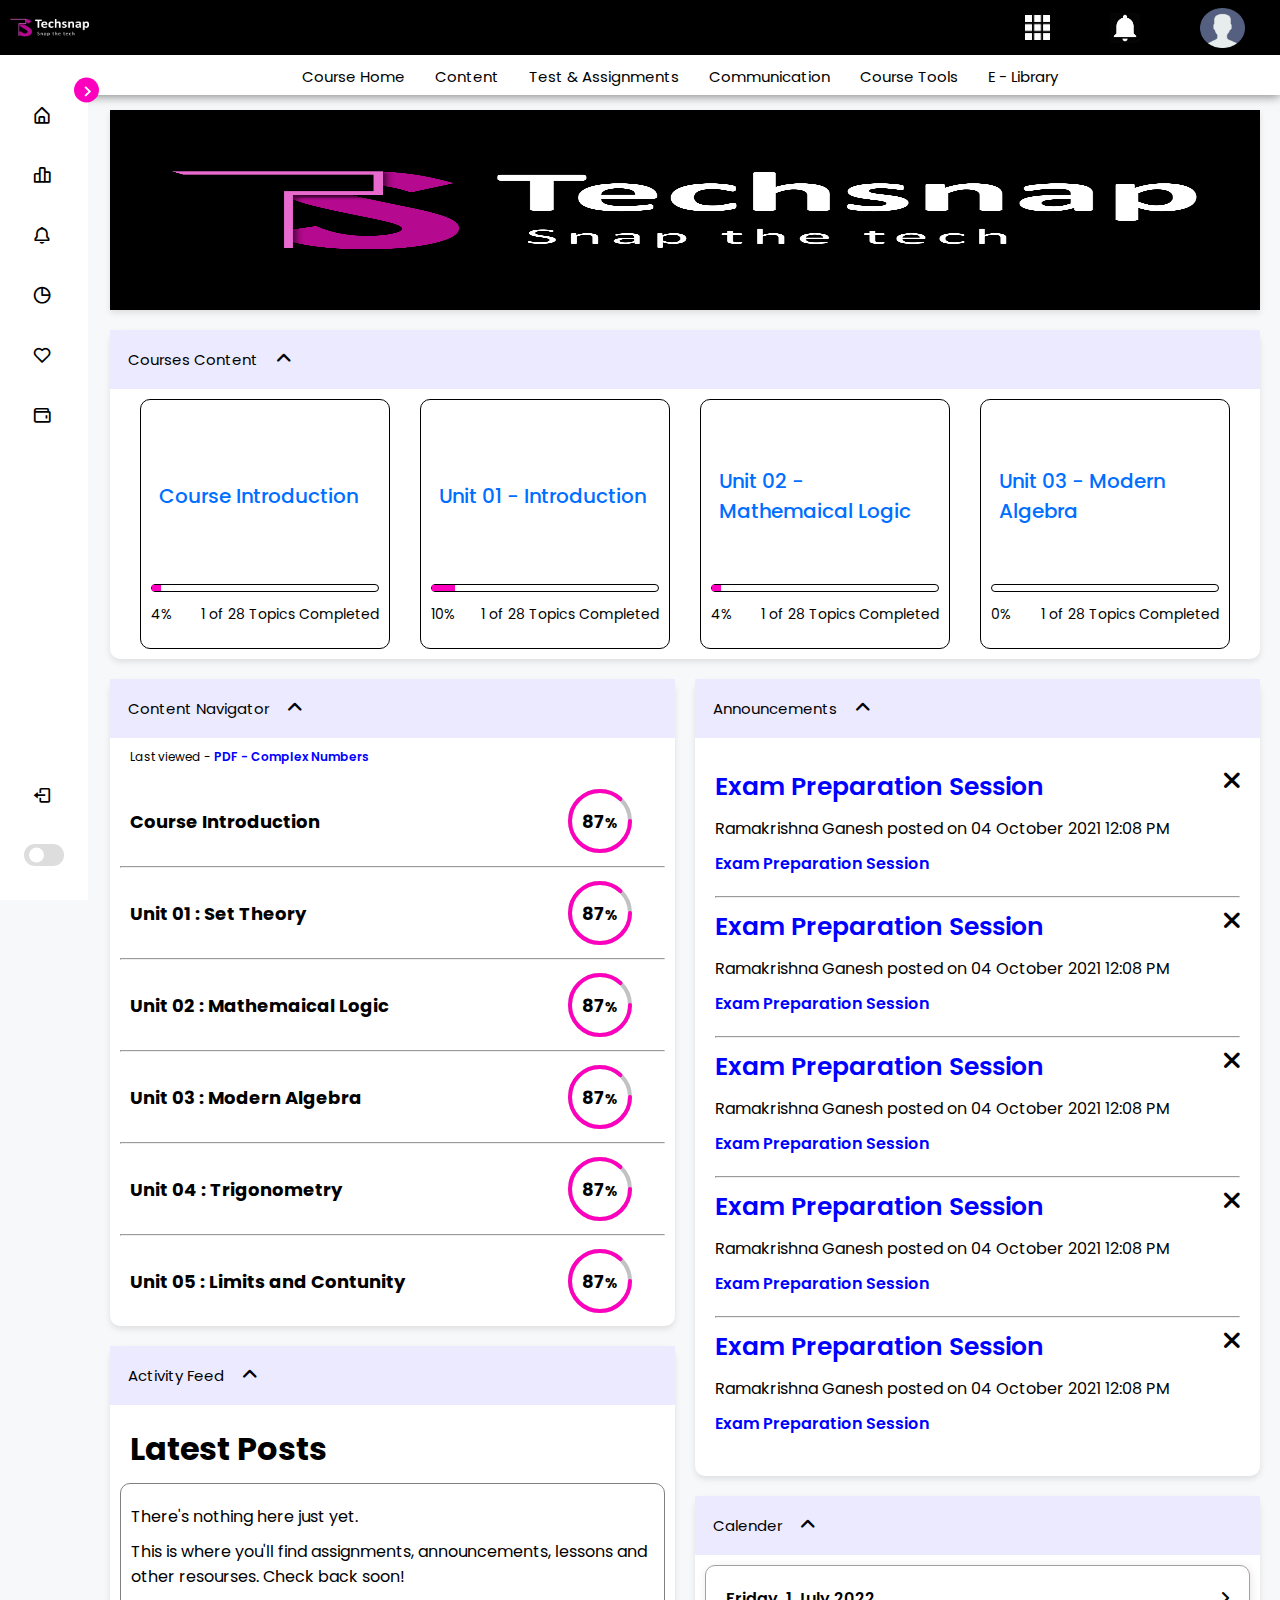
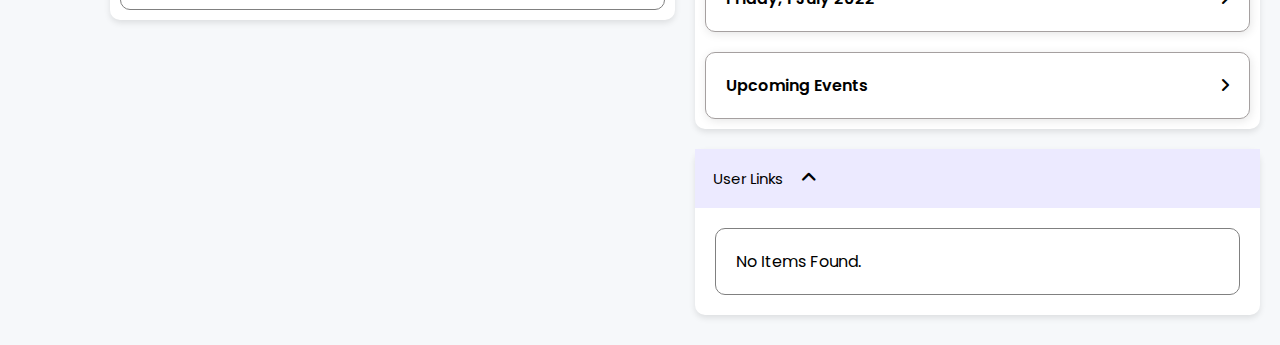
==== commit 0b7e7008: "Add files via upload" ====
--- a/course_detail.html
+++ b/course_detail.html
@@ -5,7 +5,7 @@
     <meta http-equiv="X-UA-Compatible" content="IE=edge">
     <meta name="viewport" content="width=device-width, initial-scale=1.0">
     <title>Course Detail Page</title>
-    <link rel="stylesheet" href="css/course_detail.css">
+    <link rel="stylesheet" href="css/all.css">
     <link rel="stylesheet" href="css/course_detail_style.css">
 
     <!----===== Boxicons CSS ===== -->
@@ -26,12 +26,14 @@
 
             <div class="right-header">
                 <div class="all-apps-container">
-                    <i class='bx bxs-grid'></i>
-                </div>
-
+                    <div class="right-header-icons">
+                        <img class="all-apps-icon icon" src="images/Apps.png">
+                    </div>
+                </div>
+    
                 <div class="notification-container">
-                    <div class="notification_icon">
-                        <i id="notify" class="fas fa-bell"></i>
+                    <div class="right-header-icons">
+                        <img class="notify-icon icon" src="images/notification.png">
                     </div>
                     <div class="dropdown">
                         <div class="notify_item">
@@ -39,8 +41,12 @@
                                 <img src="images/User.png" alt="profile_pic" style="width: 50px">
                             </div>
                             <div class="notify_info">
-                                <p>You have submitted your assignment submission for<span>Assignment-1 (21.06.2022)</span></p>
-                                <span class="notify_time">10 minutes ago</span>
+                                <p>You have submitted your assignment submission for<span>Assignment-1</span></p>
+                                <button class="notify-btn">Explore All</button>
+                            </div>
+                            <div class="notify_time">
+                                <p>2h</p>
+                                <h1>...</h1>
                             </div>
                         </div>
                         <div class="notify_item">
@@ -48,22 +54,31 @@
                                 <img src="images/User.png" alt="profile_pic" style="width: 50px">
                             </div>
                             <div class="notify_info">
-                                <p>You have submitted your assignment submission for<span>Assignment-1 (21.06.2022)</span></p>
-                                <span class="notify_time">10 minutes ago</span>
-                            </div>
-                        </div>
-                    </div>
-                </div>
-
+                                <p>You have submitted your assignment submission for<span>Assignment-1</span></p>
+                                <button class="notify-btn">Explore All</button>
+                            </div>
+                            <div class="notify_time">
+                                <p>2h</p>
+                                <h1>...</h1>
+                            </div>
+                        </div>
+                        <div class="notify_See_All">
+                            <button class="see-All">See All Notifications</button>
+                        </div>
+                    </div>
+                </div>
+    
                 <div class="profile-container">
-                    <i id="profile" class="fa-solid fa-user"></i>
+                    <div class="right-header-icons">
+                        <img class="profile-icon icon" src="images/User.png">
+                    </div>
                     <div class="dropdown-content">
                         <a href="#"><span><i class="fa-solid fa-gauge"></i>Dashboard</span></a>
                         <a href="#"><span><i class="fa-solid fa-table"></i>Grades</span></a>
                         <a href="#"><span><i class="fa-solid fa-comment"></i>Messages</span></a>
                         <a href="#"><span><i class="fa-solid fa-wrench"></i>Preferences</span></a>
                         <a href="#"><span><i class="fa-solid fa-arrow-right-from-bracket"></i>Logout</span></a>
-                      </div>
+                    </div>
                 </div>
             </div>
         </div>
@@ -73,78 +88,10 @@
                 <ul class="navigation">
                     <li><a href="#" class="first">Course Home</a></li>
                     <li><a href="https://vincenzo5k.github.io/TechSnap-Course-Learning-Page/" target="_blank">Content</a></li>
-                    <li><a href="#">Test & Assignments<span><i class="fa-solid fa-angle-down"></i></span></a>
-
-                    <!--  -->
-                    <ul>
-                        <li><a href="#">Link-1</a></li>
-                        <li><a href="#">Link-2</a></li>
-                        <li><a href="#">Sub-Drop Down <span><i class="fa-solid fa-angle-right"></i></span></a>
-                            <ul>
-                                <li><a href="#">Link-1</a></li>
-                                <li><a href="#">Link-2</a></li>
-                                <li><a href="#">Link-3</a></li>
-                                <li><a href="#">Link-4</a></li>
-                            </ul>
-                        </li>
-                    </ul>
-                    <!--  -->
-
-                    </li>
-                    <li><a href="#">Communication<span><i class="fa-solid fa-angle-down"></i></span></a>
-
-                    <!--  -->
-                    <ul>
-                        <li><a href="#">Link-1</a></li>
-                        <li><a href="#">Link-2</a></li>
-                        <li><a href="#">Sub-Drop Down <span><i class="fa-solid fa-angle-right"></i></span></a>
-                            <ul>
-                                <li><a href="#">Link-1</a></li>
-                                <li><a href="#">Link-2</a></li>
-                                <li><a href="#">Link-3</a></li>
-                                <li><a href="#">Link-4</a></li>
-                            </ul>
-                        </li>
-                    </ul>
-                    <!--  -->
-
-                    </li>
-                    <li><a href="#">Course Tools<span><i class="fa-solid fa-angle-down"></i></span></a>
-
-                    <!--  -->
-                    <ul>
-                        <li><a href="#">Link-1</a></li>
-                        <li><a href="#">Link-2</a></li>
-                        <li><a href="#">Sub-Drop Down <span><i class="fa-solid fa-angle-right"></i></span></a>
-                            <ul>
-                                <li><a href="#">Link-1</a></li>
-                                <li><a href="#">Link-2</a></li>
-                                <li><a href="#">Link-3</a></li>
-                                <li><a href="#">Link-4</a></li>
-                            </ul>
-                        </li>
-                    </ul>
-                    <!--  -->
-
-                    </li>
-                    <li><a href="#">E - Library<span><i class="fa-solid fa-angle-down"></i></span></a>
-
-                    <!--  -->
-                    <ul>
-                        <li><a href="#">Link-1</a></li>
-                        <li><a href="#">Link-2</a></li>
-                        <li><a href="#">Sub-Drop Down <span><i class="fa-solid fa-angle-right"></i></span></a>
-                            <ul>
-                                <li><a href="#">Link-1</a></li>
-                                <li><a href="#">Link-2</a></li>
-                                <li><a href="#">Link-3</a></li>
-                                <li><a href="#">Link-4</a></li>
-                            </ul>
-                        </li>
-                    </ul>
-                    <!--  -->
-
-                    </li>
+                    <li><a href="#">Test & Assignments</a></li>
+                    <li><a href="#">Communication</a></li>
+                    <li><a href="#">Course Tools</a></li>
+                    <li><a href="#">E - Library</a></li>
                 </ul>
             </nav>
         </div>
@@ -249,13 +196,9 @@
                             <div class="course-list">
                                 <div class="course-card">
                                     <div class="row-1">
-                                        <i class="fa-solid fa-circle-info"></i>
-                                        <i class="fa-solid fa-forward"></i>
+                                        <h2><a href="https://" target="_blank" rel="noopener noreferrer">Course Introduction</a></h2>
                                     </div>
                                     <div class="row-2">
-                                        <h2><a href="https://" target="_blank" rel="noopener noreferrer">Course Introduction</a></h2>
-                                    </div>
-                                    <div class="row-3">
                                         <div class="pro-bar">
                                             <div class="completed"></div>
                                         </div>
@@ -268,13 +211,9 @@
 
                                 <div class="course-card">
                                     <div class="row-1">
-                                        <i class="fa-solid fa-circle-info"></i>
-                                        <i class="fa-solid fa-forward is-active"></i>
+                                        <h2><a href="https://" target="_blank" rel="noopener noreferrer">Unit 01 - Introduction</a></h2>
                                     </div>
                                     <div class="row-2">
-                                        <h2><a href="https://" target="_blank" rel="noopener noreferrer">Unit 01 - Introduction</a></h2>
-                                    </div>
-                                    <div class="row-3">
                                         <div class="pro-bar">
                                             <div class="completed"></div>
                                         </div>
@@ -287,13 +226,9 @@
 
                                 <div class="course-card">
                                     <div class="row-1">
-                                        <i class="fa-solid fa-circle-info"></i>
-                                        <i class="fa-solid fa-forward is-active"></i>
+                                        <h2><a href="https://" target="_blank" rel="noopener noreferrer">Unit 02 - Mathemaical Logic</a></h2>
                                     </div>
                                     <div class="row-2">
-                                        <h2><a href="https://" target="_blank" rel="noopener noreferrer">Unit 02 - Mathemaical Logic</a></h2>
-                                    </div>
-                                    <div class="row-3">
                                         <div class="pro-bar">
                                             <div class="completed"></div>
                                         </div>
@@ -306,13 +241,9 @@
 
                                 <div class="course-card">
                                     <div class="row-1">
-                                        <i class="fa-solid fa-circle-info"></i>
-                                        <i class="fa-solid fa-forward is-active"></i>
+                                        <h2><a href="https://" target="_blank" rel="noopener noreferrer">Unit 03 - Modern Algebra</a></h2>
                                     </div>
                                     <div class="row-2">
-                                        <h2><a href="https://" target="_blank" rel="noopener noreferrer">Unit 03 - Modern Algebra</a></h2>
-                                    </div>
-                                    <div class="row-3">
                                         <div class="pro-bar">
                                             <div class="completed"></div>
                                         </div>
@@ -322,82 +253,6 @@
                                         </div>
                                     </div>
                                 </div>
-
-                                <div class="course-card">
-                                    <div class="row-1">
-                                        <i class="fa-solid fa-circle-info"></i>
-                                        <i class="fa-solid fa-forward is-active"></i>
-                                    </div>
-                                    <div class="row-2">
-                                        <h2><a href="https://" target="_blank" rel="noopener noreferrer">Unit 04 - Trigonometry</a></h2>
-                                    </div>
-                                    <div class="row-3">
-                                        <div class="pro-bar">
-                                            <div class="completed"></div>
-                                        </div>
-                                        <div class="details">
-                                            <p><span class="prog-count">5</span>%</p>
-                                            <p>1 of 28 Topics Completed</p>
-                                        </div>
-                                    </div>
-                                </div>
-
-                                <div class="course-card">
-                                    <div class="row-1">
-                                        <i class="fa-solid fa-circle-info"></i>
-                                        <i class="fa-solid fa-forward is-active"></i>
-                                    </div>
-                                    <div class="row-2">
-                                        <h2><a href="https://" target="_blank" rel="noopener noreferrer">Unit 05 - Limits and Contunity</a></h2>
-                                    </div>
-                                    <div class="row-3">
-                                        <div class="pro-bar">
-                                            <div class="completed"></div>
-                                        </div>
-                                        <div class="details">
-                                            <p><span class="prog-count">7</span>%</p>
-                                            <p>1 of 28 Topics Completed</p>
-                                        </div>
-                                    </div>
-                                </div>
-
-                                <div class="course-card">
-                                    <div class="row-1">
-                                        <i class="fa-solid fa-circle-info"></i>
-                                        <i class="fa-solid fa-forward is-active"></i>
-                                    </div>
-                                    <div class="row-2">
-                                        <h2><a href="https://" target="_blank" rel="noopener noreferrer">Unit 06 - Differentiation</a></h2>
-                                    </div>
-                                    <div class="row-3">
-                                        <div class="pro-bar">
-                                            <div class="completed"></div>
-                                        </div>
-                                        <div class="details">
-                                            <p><span class="prog-count">3</span>%</p>
-                                            <p>1 of 28 Topics Completed</p>
-                                        </div>
-                                    </div>
-                                </div>
-
-                                <div class="course-card">
-                                    <div class="row-1">
-                                        <i class="fa-solid fa-circle-info"></i>
-                                        <i class="fa-solid fa-forward is-active"></i>
-                                    </div>
-                                    <div class="row-2">
-                                        <h2><a href="https://" target="_blank" rel="noopener noreferrer">Unit 07 - Integration</a></h2>
-                                    </div>
-                                    <div class="row-3">
-                                        <div class="pro-bar">
-                                            <div class="completed"></div>
-                                        </div>
-                                        <div class="details">
-                                            <p><span class="prog-count">0</span>%</p>
-                                            <p>1 of 28 Topics Completed</p>
-                                        </div>
-                                    </div>
-                                </div>
                             </div>
                         </section>
                     </div>
@@ -405,6 +260,106 @@
 
                 <div class="bottom-content">
                     <div class="leftside-content">
+                        <div class="Content-Navigator-container part">
+                            <button type="button" class="collapsible">Content Navigator <span><i class="fa-solid fa-angle-down"></i>
+                                <i class="fa-solid fa-angle-up"></i></span></button>
+                            <div class="content">
+                                <p>Last viewed - <a href="#">PDF - Complex Numbers</a></p>
+
+                                <div class="topics-list">
+                                    <div class="topic-card">
+                                        <h1>Course Introduction</h1>
+
+                                        <div class="percent">
+                                            <svg>
+                                              <circle cx="30" cy="30" r="30"></circle>
+                                              <circle cx="30" cy="30" r="30"></circle>
+                                            </svg>
+                                            <div class="num">
+                                              <h2>87<span>%</span></h2>
+                                            </div>
+                                          </div>
+                                    </div>
+                                    <hr>
+
+                                    <div class="topic-card">
+                                        <h1>Unit 01 : Set Theory</h1>
+
+                                        <div class="percent">
+                                            <svg>
+                                              <circle cx="30" cy="30" r="30"></circle>
+                                              <circle cx="30" cy="30" r="30"></circle>
+                                            </svg>
+                                            <div class="num">
+                                              <h2>87<span>%</span></h2>
+                                            </div>
+                                          </div>
+                                    </div>
+                                    <hr>
+
+                                    <div class="topic-card">
+                                        <h1>Unit 02 : Mathemaical Logic</h1>
+
+                                        <div class="percent">
+                                            <svg>
+                                              <circle cx="30" cy="30" r="30"></circle>
+                                              <circle cx="30" cy="30" r="30"></circle>
+                                            </svg>
+                                            <div class="num">
+                                              <h2>87<span>%</span></h2>
+                                            </div>
+                                          </div>
+                                    </div>
+                                    <hr>
+
+                                    <div class="topic-card">
+                                        <h1>Unit 03 : Modern Algebra</h1>
+
+                                        <div class="percent">
+                                            <svg>
+                                              <circle cx="30" cy="30" r="30"></circle>
+                                              <circle cx="30" cy="30" r="30"></circle>
+                                            </svg>
+                                            <div class="num">
+                                              <h2>87<span>%</span></h2>
+                                            </div>
+                                          </div>
+                                    </div>
+                                    <hr>
+
+                                    <div class="topic-card">
+                                        <h1>Unit 04 : Trigonometry</h1>
+
+                                        <div class="percent">
+                                            <svg>
+                                              <circle cx="30" cy="30" r="30"></circle>
+                                              <circle cx="30" cy="30" r="30"></circle>
+                                            </svg>
+                                            <div class="num">
+                                              <h2>87<span>%</span></h2>
+                                            </div>
+                                          </div>
+                                    </div>
+                                    <hr>
+
+                                    <div class="topic-card">
+                                        <h1>Unit 05 : Limits and Contunity</h1>
+
+                                        <div class="percent">
+                                            <svg>
+                                              <circle cx="30" cy="30" r="30"></circle>
+                                              <circle cx="30" cy="30" r="30"></circle>
+                                            </svg>
+                                            <div class="num">
+                                              <h2>87<span>%</span></h2>
+                                            </div>
+                                          </div>
+                                    </div>
+
+                                </div>
+                            </div>
+                        </div>
+                        
                         <div class="Activity-Feed-container part">
                             <button type="button" class="collapsible">Activity Feed<span><i class="fa-solid fa-angle-down"></i>
                                 <i class="fa-solid fa-angle-up"></i></span></button>
@@ -418,106 +373,6 @@
                                 </div>
                             </div>
                         </div>
-
-                        <div class="Content-Navigator-container part">
-                            <button type="button" class="collapsible">Content Navigator <span><i class="fa-solid fa-angle-down"></i>
-                                <i class="fa-solid fa-angle-up"></i></span></button>
-                            <div class="content">
-                                <p>Last viewed - <a href="#">PDF - Complex Numbers</a></p>
-
-                                <div class="topics-list">
-                                    <div class="topic-card">
-                                        <h1>Course Introduction</h1>
-
-                                        <div class="percent">
-                                            <svg>
-                                              <circle cx="30" cy="30" r="30"></circle>
-                                              <circle cx="30" cy="30" r="30"></circle>
-                                            </svg>
-                                            <div class="num">
-                                              <h2>87<span>%</span></h2>
-                                            </div>
-                                          </div>
-                                    </div>
-                                    <hr>
-
-                                    <div class="topic-card">
-                                        <h1>Unit 01 : Set Theory</h1>
-
-                                        <div class="percent">
-                                            <svg>
-                                              <circle cx="30" cy="30" r="30"></circle>
-                                              <circle cx="30" cy="30" r="30"></circle>
-                                            </svg>
-                                            <div class="num">
-                                              <h2>87<span>%</span></h2>
-                                            </div>
-                                          </div>
-                                    </div>
-                                    <hr>
-
-                                    <div class="topic-card">
-                                        <h1>Unit 02 : Mathemaical Logic</h1>
-
-                                        <div class="percent">
-                                            <svg>
-                                              <circle cx="30" cy="30" r="30"></circle>
-                                              <circle cx="30" cy="30" r="30"></circle>
-                                            </svg>
-                                            <div class="num">
-                                              <h2>87<span>%</span></h2>
-                                            </div>
-                                          </div>
-                                    </div>
-                                    <hr>
-
-                                    <div class="topic-card">
-                                        <h1>Unit 03 : Modern Algebra</h1>
-
-                                        <div class="percent">
-                                            <svg>
-                                              <circle cx="30" cy="30" r="30"></circle>
-                                              <circle cx="30" cy="30" r="30"></circle>
-                                            </svg>
-                                            <div class="num">
-                                              <h2>87<span>%</span></h2>
-                                            </div>
-                                          </div>
-                                    </div>
-                                    <hr>
-
-                                    <div class="topic-card">
-                                        <h1>Unit 04 : Trigonometry</h1>
-
-                                        <div class="percent">
-                                            <svg>
-                                              <circle cx="30" cy="30" r="30"></circle>
-                                              <circle cx="30" cy="30" r="30"></circle>
-                                            </svg>
-                                            <div class="num">
-                                              <h2>87<span>%</span></h2>
-                                            </div>
-                                          </div>
-                                    </div>
-                                    <hr>
-
-                                    <div class="topic-card">
-                                        <h1>Unit 05 : Limits and Contunity</h1>
-
-                                        <div class="percent">
-                                            <svg>
-                                              <circle cx="30" cy="30" r="30"></circle>
-                                              <circle cx="30" cy="30" r="30"></circle>
-                                            </svg>
-                                            <div class="num">
-                                              <h2>87<span>%</span></h2>
-                                            </div>
-                                          </div>
-                                    </div>
-
-                                </div>
-                            </div>
-                        </div>
                     </div>
                     <div class="rightside-content">
                         <div class="Announcements-container part">
@@ -603,7 +458,6 @@
         </section>
     </div>
 
-    <script src="js/app.js"></script>
     <script src="js/course_detail.js"></script>
 </body>
 </html>--- a/css/course_detail_style.css
+++ b/css/course_detail_style.css
@@ -93,15 +93,11 @@
     align-items: center;
 }
 
-.right-header i {
+.right-header .right-header-icons {
+    display: block;
+    margin: 0 30px;
+    line-height: 0em;
     cursor: pointer;
-    padding: 5px 10px;
-    font-size: 20px;
-    margin: 0 30px;
-}
-
-.right-header i:hover {
-    color: var(--primary-color);
 }
 
 .right-header .bx {
@@ -232,6 +228,12 @@
     width: 150px;
 }
 
+/* All apps */
+.right-header .all-apps-container .all-apps-icon {
+    width: 25px;
+    height: 25px;
+}
+
 /* Profile Drop-down */
 
 .right-header .profile-container {
@@ -239,11 +241,16 @@
     display: inline-block;
 }
 
+.right-header .profile-container .profile-icon {
+    width: 45px;
+    height: 40px;
+}
+
 .right-header .profile-container .dropdown-content {
     display: none;
     position: absolute;
-    width: max-content;
-    margin-top: 20px;
+    min-width: 170px;
+    margin-top: 10px;
     left: -65px;
     transition: var(--tran-05);
     background-color: var(--sidebar-color);
@@ -274,16 +281,20 @@
 }
 
 /* Notifications */
+.right-header .notification-container .notify-icon {
+    width: 30px;
+    height: 30px;
+}
 
 .right-header .notification-container .dropdown {
-    width: 250px;
+    width: 350px;
     height: auto;
     background: var(--sidebar-color);
     border-radius: 5px;
     box-shadow: 0px 1px 5px 0px var(--primary-color);
-    padding: 10px;
+    padding: 5px;
     color: var(--text-color);
-    right: 26px;
+    right: 30px;
     transition: var(--tran-05);
     margin-top: 20px;
     position: absolute;
@@ -293,7 +304,7 @@
 .right-header .notification-container .dropdown .notify_item {
     display: flex;
     align-items: center;
-    padding: 10px 0;
+    padding: 5px;
     border-bottom: 1px solid #dbdaff;
 }
 
@@ -313,19 +324,51 @@
 }
 
 .right-header .notification-container .dropdown .notify_item .notify_info {
-    font-size: 13px;
-}
-
-.right-header .notification-container .dropdown .notify_item .notify_info .notify_time {
+    font-size: 0.7em;
+}
+
+.right-header .notification-container .dropdown .notify_item .notify_time {
     color: var(--primary-color);
     font-size: 12px;
+    padding-left: 5px;
+    text-align: center;
+}
+
+.right-header .notification-container .dropdown .notify_item .notify-btn {
+    border: 1px solid var(--primary-color);
+    padding: 3px 25px;
+    border-radius: 10px;
+    font-weight: bold;
+    background-color: var(--sidebar-color);
+    color: var(--primary-color);
+    font-size: inherit;
+    margin: 5px 0;
+}
+
+.right-header .notification-container .dropdown .notify_item .notify-btn:hover {
+    background-color: var(--primary-color);
+    color: white;
+}
+
+.right-header .notification-container .dropdown .notify_See_All {
+    display: flex;
+    justify-content: center;
+}
+
+.right-header .notification-container .dropdown .notify_See_All .see-All {
+    width: 100%;
+    border: none;
+    cursor: pointer;
+    font-size: 15px;
+    padding: 5px;
+    color: var(--primary-color);
 }
 
 .right-header .notification-container .dropdown:before {
     content: "";
     position: absolute;
     top: -30px;
-    left: 50%;
+    left: 64%;
     transform: translateX(-50%);
     border: 15px solid;
     border-color: transparent transparent var(--primary-color) transparent;
@@ -371,7 +414,7 @@
     top: 0;
     left: 0;
     height: 100%;
-    width: 250px;
+    width: 235px;
     padding: 70px 14px 10px 14px;
     background: var(--sidebar-color);
     transition: var(--tran-05);
@@ -398,7 +441,7 @@
 }
 
 .sidebar .icon {
-    min-width: 60px;
+    min-width: 55px;
     border-radius: 6px;
     height: 100%;
     display: flex;
@@ -578,7 +621,7 @@
 
 .menu-bar .mode .sun-moon {
     height: 50px;
-    width: 60px;
+    width: 55px;
 }
 
 .mode .sun-moon i {
@@ -639,8 +682,8 @@
     position: relative;
     top: 0;
     padding: 110px 20px 30px;
-    left: 250px;
-    width: calc(100% - 250px);
+    left: 235px;
+    width: calc(100% - 235px);
     background-color: var(--body-color);
     transition: var(--tran-05);
 }
@@ -780,61 +823,44 @@
 }
 
 .main-content .content .course-list .course-card .row-1 {
-    display: flex;
-    height: 20%;
-    align-items: flex-start;
-    align-items: center;
-    justify-content: space-between;
-    font-size: 30px;
-}
-
-.main-content .content .course-list .course-card .row-1 i.fa-forward {
-    display: none;
-}
-
-.main-content .content .course-list .course-card .row-1 i.fa-forward.is-active {
-    display: block;
-}
-
-.main-content .content .course-list .course-card .row-2 {
     display: block;
     margin: auto 0;
     text-align: left;
 }
 
-.main-content .content .course-list .course-card .row-2 h2 {
+.main-content .content .course-list .course-card .row-1 h2 {
     margin: auto 8px;
     font-size: 20px;
     color: rgb(0, 110, 255);
     font-weight: 500;
 }
 
-.main-content .content .course-list .course-card .row-3 {
+.main-content .content .course-list .course-card .row-2 {
     display: flex;
     flex-direction: column;
     height: 25%;
     justify-content: space-evenly;
 }
 
-.main-content .content .course-list .course-card .row-3 .pro-bar {
+.main-content .content .course-list .course-card .row-2 .pro-bar {
     width: 100%;
     height: 8px;
     border-radius: 10px;
     border: 1px solid var(--text-color);
 }
 
-.main-content .content .course-list .course-card .row-3 .pro-bar .completed {
+.main-content .content .course-list .course-card .row-2 .pro-bar .completed {
     height: 100%;
     width: 4%;
     background-color: var(--primary-color);
 }
 
-.main-content .content .course-list .course-card .row-3 .details {
+.main-content .content .course-list .course-card .row-2 .details {
     display: flex;
     justify-content: space-between;
 }
 
-.main-content .content .course-list .course-card .row-3 .details p {
+.main-content .content .course-list .course-card .row-2 .details p {
     margin: 10px 0;
     font-size: 14px;
 }
